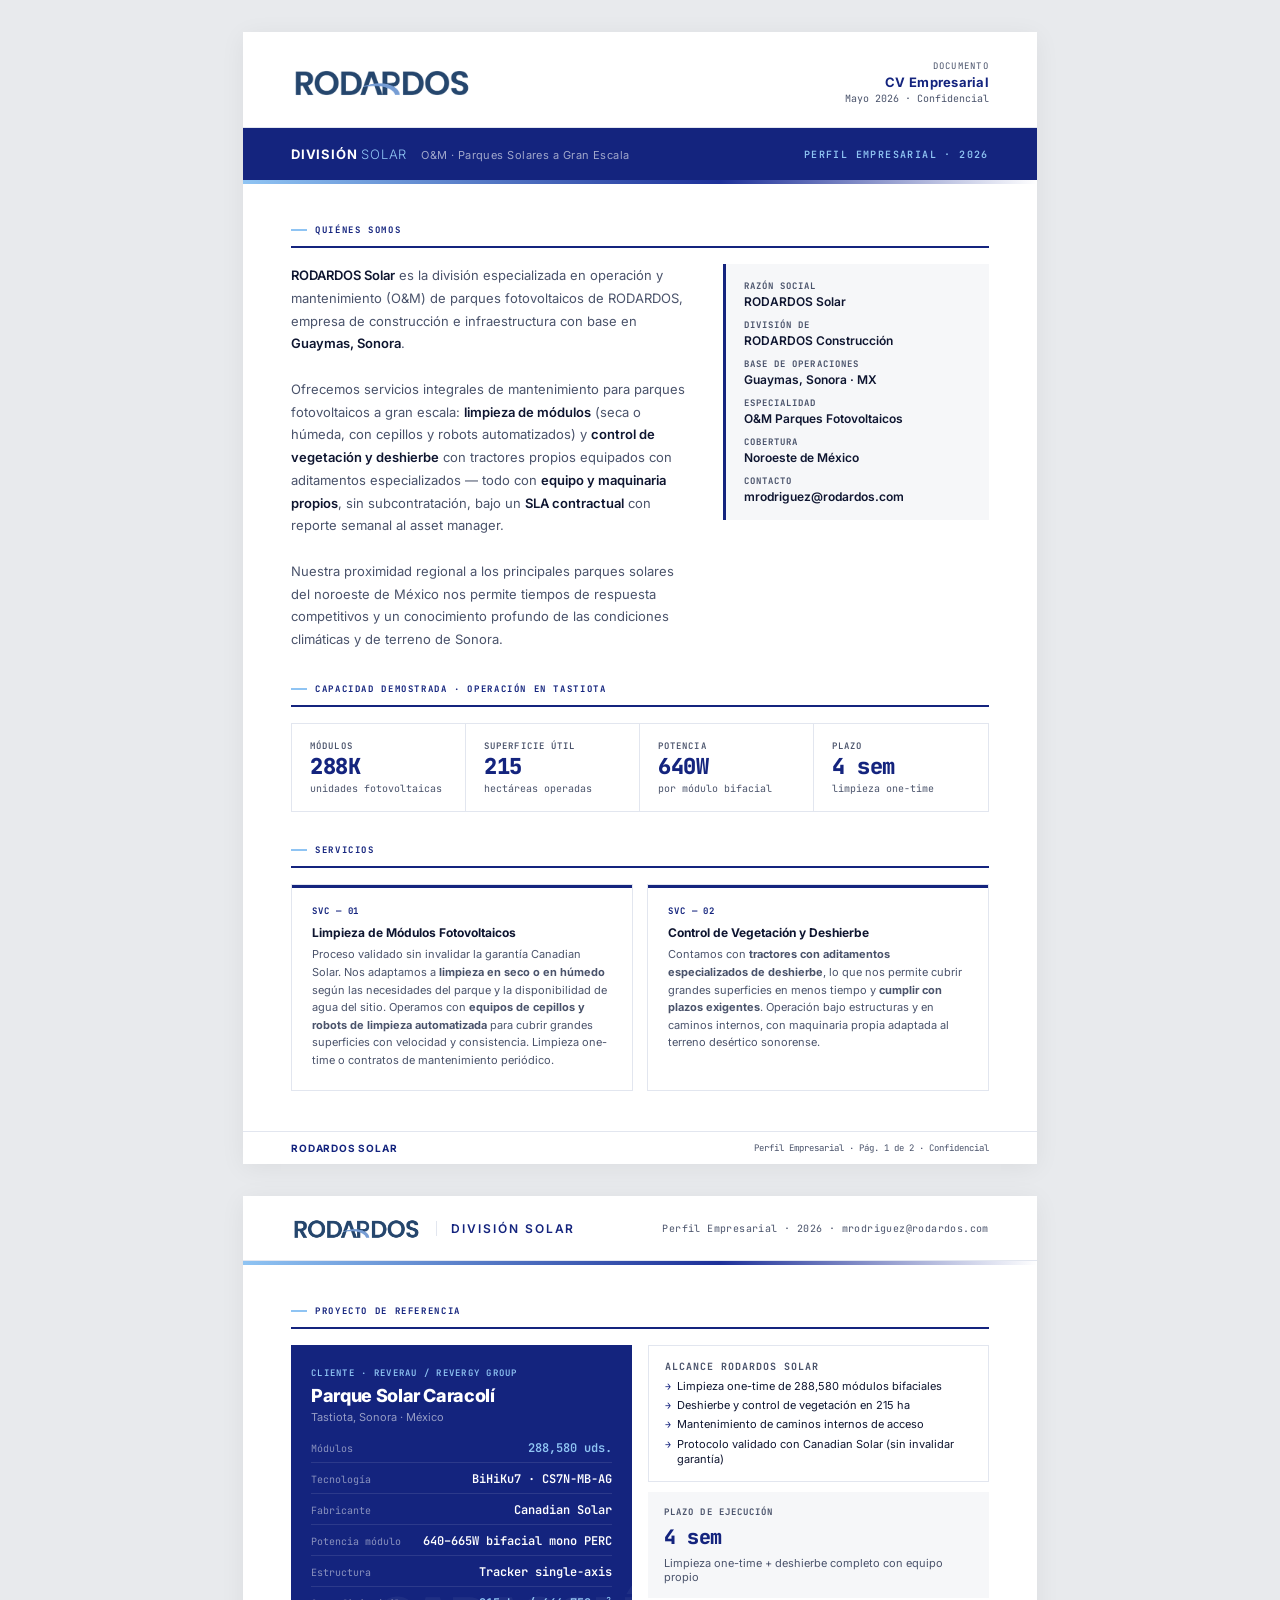
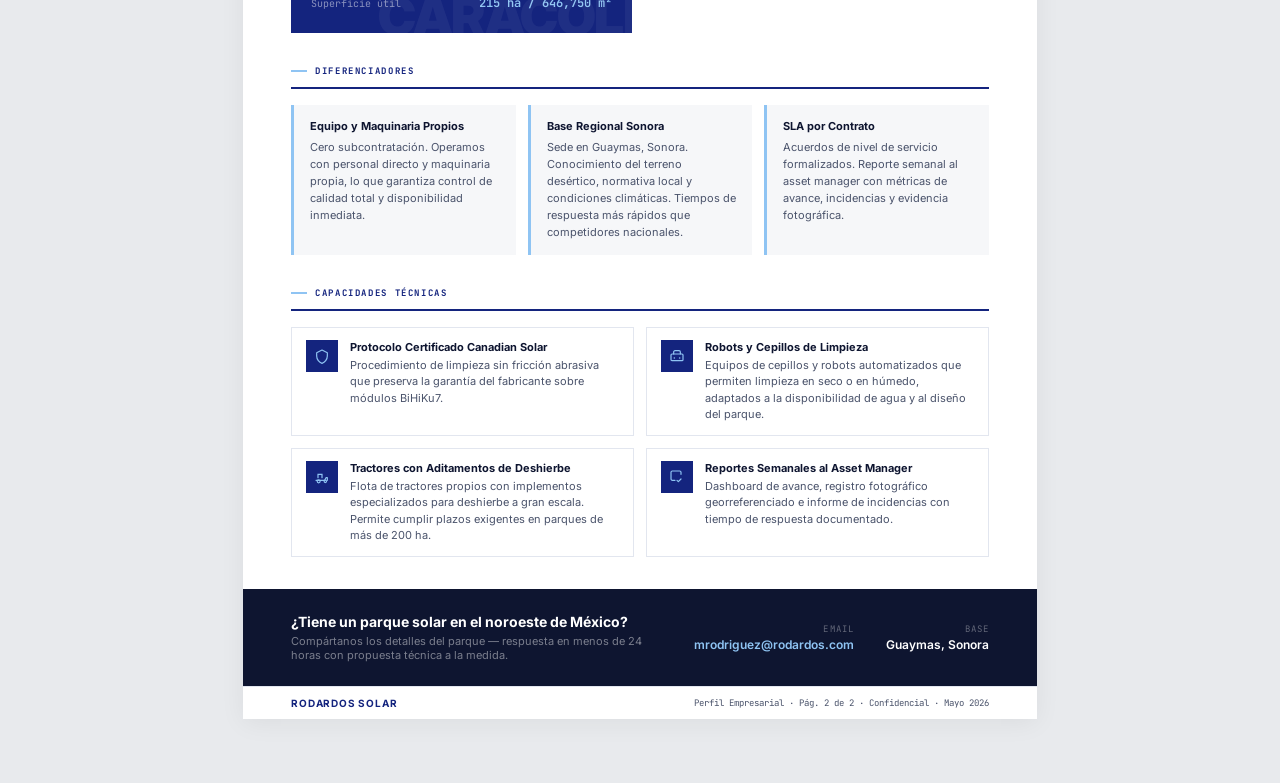
==== cv-empresarial.html @ ca499de1 "Agrega CV empresarial PDF + corrige inconsistencias en CLAUDE.md - cv-empresarial.html: documento de" ====
<!DOCTYPE html>
<html lang="es">
<head>
<meta charset="UTF-8"/>
<meta name="viewport" content="width=device-width, initial-scale=1.0"/>
<title>RODARDOS Solar — Perfil Empresarial</title>
<link rel="preconnect" href="https://fonts.googleapis.com"/>
<link rel="preconnect" href="https://fonts.gstatic.com" crossorigin/>
<link href="https://fonts.googleapis.com/css2?family=Inter:wght@300;400;500;600;700;800;900&family=JetBrains+Mono:wght@400;500;600&display=swap" rel="stylesheet"/>

<style>
/* ============ TOKENS ============ */
:root {
  --marino:      #14247E;
  --marino-deep: #0C1654;
  --marino-mid:  #1D3099;
  --cielo:       #8FC4F3;
  --cielo-soft:  #C9E1F8;
  --ink:         #0E1530;
  --ink-soft:    #4A536B;
  --paper:       #F6F7F9;
  --white:       #FFFFFF;
  --border:      #E2E6EF;
  --solar:       #F5B800;
  --font-sans:   'Inter', system-ui, sans-serif;
  --font-mono:   'JetBrains Mono', ui-monospace, monospace;
}

* { box-sizing: border-box; margin: 0; padding: 0; }
html, body { font-family: var(--font-sans); color: var(--ink); -webkit-font-smoothing: antialiased; }
img { display: block; max-width: 100%; }

/* ============ PAGE LAYOUT ============ */
body {
  background: #E8EAED;
  padding: 32px;
}

.page {
  width: 210mm;
  background: var(--white);
  margin: 0 auto 32px;
  position: relative;
  display: flex;
  flex-direction: column;
  box-shadow: 0 4px 24px rgba(0,0,0,0.06);
}

@media screen {
  .page { min-height: 297mm; }
}

.page + .page {
  page-break-before: always;
  break-before: page;
}

/* ============ HEADER ============ */
.page-header {
  display: flex;
  flex-direction: column;
}

.header-logo-strip {
  background: var(--white);
  padding: 28px 48px 22px;
  display: flex;
  align-items: center;
  justify-content: space-between;
  gap: 24px;
  border-bottom: 1px solid var(--border);
}

.header-logo-strip img.logo-wordmark {
  height: 36px;
  width: auto;
  display: block;
}

.header-logo-strip .doc-meta {
  text-align: right;
}

.header-logo-strip .doc-meta-label {
  font-size: 9px;
  letter-spacing: 0.14em;
  text-transform: uppercase;
  color: var(--ink-soft);
  font-family: var(--font-mono);
  margin-bottom: 2px;
}

.header-logo-strip .doc-meta-title {
  font-size: 13px;
  font-weight: 700;
  color: var(--marino);
  letter-spacing: 0.02em;
}

.header-logo-strip .doc-meta-date {
  font-size: 10px;
  color: var(--ink-soft);
  margin-top: 2px;
  font-family: var(--font-mono);
}

.header-marino-strip {
  background: var(--marino);
  padding: 18px 48px;
  color: var(--white);
  display: flex;
  align-items: center;
  justify-content: space-between;
  gap: 32px;
}

.header-tagline {
  font-size: 10px;
  letter-spacing: 0.14em;
  text-transform: uppercase;
  color: var(--cielo);
  font-weight: 600;
  font-family: var(--font-mono);
}

.header-division {
  font-size: 13px;
  font-weight: 700;
  letter-spacing: 0.06em;
  text-transform: uppercase;
  color: var(--white);
}

.header-division span {
  color: var(--cielo);
  font-weight: 300;
}

.header-sub {
  font-size: 11px;
  color: rgba(255,255,255,0.6);
  font-weight: 400;
  letter-spacing: 0.04em;
}

/* ============ ACCENT BAR ============ */
.accent-bar {
  height: 4px;
  background: linear-gradient(90deg, var(--cielo) 0%, var(--marino-mid) 60%, transparent 100%);
}

/* ============ BODY ============ */
.page-body {
  flex: 1;
  padding: 40px 48px;
  display: flex;
  flex-direction: column;
  gap: 32px;
}

/* ============ SECTION ============ */
.section {}

.section-label {
  font-size: 9px;
  letter-spacing: 0.18em;
  text-transform: uppercase;
  font-weight: 700;
  color: var(--marino);
  font-family: var(--font-mono);
  padding-bottom: 10px;
  border-bottom: 2px solid var(--marino);
  margin-bottom: 16px;
  display: flex;
  align-items: center;
  gap: 8px;
}

.section-label::before {
  content: '';
  display: block;
  width: 16px;
  height: 2px;
  background: var(--cielo);
}

/* ============ ABOUT ============ */
.about-grid {
  display: grid;
  grid-template-columns: 1.5fr 1fr;
  gap: 32px;
  align-items: start;
}

.about-text {
  font-size: 13px;
  line-height: 1.75;
  color: var(--ink-soft);
}

.about-text strong {
  color: var(--ink);
  font-weight: 600;
}

.about-meta {
  background: var(--paper);
  border-left: 3px solid var(--marino);
  padding: 16px 18px;
  display: flex;
  flex-direction: column;
  gap: 10px;
}

.meta-item {}

.meta-key {
  font-size: 9px;
  letter-spacing: 0.12em;
  text-transform: uppercase;
  font-weight: 700;
  color: var(--ink-soft);
  font-family: var(--font-mono);
  margin-bottom: 2px;
}

.meta-val {
  font-size: 12px;
  font-weight: 600;
  color: var(--ink);
}

/* ============ SERVICES ============ */
.services-grid {
  display: grid;
  grid-template-columns: repeat(2, 1fr);
  gap: 14px;
}

.service-card {
  border: 1px solid var(--border);
  padding: 20px 20px;
  position: relative;
}

.service-card::before {
  content: '';
  position: absolute;
  top: 0; left: 0; right: 0;
  height: 3px;
  background: var(--marino);
}

.service-num {
  font-size: 9px;
  letter-spacing: 0.1em;
  font-weight: 700;
  color: var(--marino);
  font-family: var(--font-mono);
  margin-bottom: 8px;
}

.service-title {
  font-size: 12px;
  font-weight: 700;
  color: var(--ink);
  margin-bottom: 6px;
  line-height: 1.3;
}

.service-desc {
  font-size: 11px;
  color: var(--ink-soft);
  line-height: 1.6;
}

/* ============ PROYECTO ============ */
.project-grid {
  display: grid;
  grid-template-columns: 1fr 1fr;
  gap: 16px;
}

.project-main {
  background: var(--marino);
  color: var(--white);
  padding: 22px 20px;
  position: relative;
  overflow: hidden;
}

.project-main::after {
  content: 'CARACOLÍ';
  position: absolute;
  bottom: -10px;
  right: -4px;
  font-size: 52px;
  font-weight: 900;
  letter-spacing: -0.03em;
  color: rgba(255,255,255,0.05);
  line-height: 1;
  pointer-events: none;
}

.project-client {
  font-size: 9px;
  letter-spacing: 0.14em;
  text-transform: uppercase;
  color: var(--cielo);
  font-family: var(--font-mono);
  font-weight: 600;
  margin-bottom: 6px;
}

.project-name {
  font-size: 18px;
  font-weight: 800;
  letter-spacing: -0.02em;
  margin-bottom: 4px;
}

.project-loc {
  font-size: 11px;
  color: rgba(255,255,255,0.55);
  margin-bottom: 16px;
}

.project-stats {
  display: flex;
  flex-direction: column;
  gap: 8px;
}

.pstat {
  display: flex;
  justify-content: space-between;
  align-items: baseline;
  border-bottom: 1px solid rgba(255,255,255,0.1);
  padding-bottom: 6px;
}

.pstat:last-child { border-bottom: none; padding-bottom: 0; }

.pstat-label {
  font-size: 10px;
  color: rgba(255,255,255,0.5);
  font-family: var(--font-mono);
}

.pstat-val {
  font-size: 12px;
  font-weight: 600;
  font-family: var(--font-mono);
  color: var(--white);
}

.pstat-val.accent { color: var(--cielo); }

.project-side {
  display: flex;
  flex-direction: column;
  gap: 10px;
}

.scope-card {
  border: 1px solid var(--border);
  padding: 14px 16px;
}

.scope-title {
  font-size: 10px;
  font-weight: 700;
  text-transform: uppercase;
  letter-spacing: 0.1em;
  color: var(--ink-soft);
  font-family: var(--font-mono);
  margin-bottom: 6px;
}

.scope-items {
  list-style: none;
  display: flex;
  flex-direction: column;
  gap: 4px;
}

.scope-items li {
  font-size: 11px;
  color: var(--ink);
  display: flex;
  align-items: flex-start;
  gap: 6px;
  line-height: 1.4;
}

.scope-items li::before {
  content: '→';
  color: var(--marino);
  font-size: 10px;
  flex-shrink: 0;
  margin-top: 1px;
  font-family: var(--font-mono);
}

.delivery-card {
  background: var(--paper);
  padding: 14px 16px;
  display: flex;
  flex-direction: column;
  gap: 6px;
}

.delivery-label {
  font-size: 9px;
  text-transform: uppercase;
  letter-spacing: 0.12em;
  color: var(--ink-soft);
  font-weight: 700;
  font-family: var(--font-mono);
}

.delivery-val {
  font-size: 20px;
  font-weight: 800;
  color: var(--marino);
  letter-spacing: -0.02em;
  font-family: var(--font-mono);
}

.delivery-sub {
  font-size: 11px;
  color: var(--ink-soft);
}

/* ============ DIFERENCIADORES ============ */
.diff-grid {
  display: grid;
  grid-template-columns: repeat(3, 1fr);
  gap: 12px;
}

.diff-item {
  display: flex;
  flex-direction: column;
  gap: 6px;
  padding: 14px 16px;
  background: var(--paper);
  border-left: 3px solid var(--cielo);
}

.diff-title {
  font-size: 11px;
  font-weight: 700;
  color: var(--ink);
}

.diff-desc {
  font-size: 11px;
  color: var(--ink-soft);
  line-height: 1.55;
}

/* ============ CAPACIDADES ============ */
.cap-grid {
  display: grid;
  grid-template-columns: repeat(2, 1fr);
  gap: 12px;
}

.cap-item {
  display: flex;
  align-items: flex-start;
  gap: 12px;
  padding: 12px 14px;
  border: 1px solid var(--border);
}

.cap-icon {
  width: 32px;
  height: 32px;
  background: var(--marino);
  flex-shrink: 0;
  display: flex;
  align-items: center;
  justify-content: center;
}

.cap-icon svg { display: block; }

.cap-content {}

.cap-title {
  font-size: 11px;
  font-weight: 700;
  color: var(--ink);
  margin-bottom: 3px;
}

.cap-desc {
  font-size: 11px;
  color: var(--ink-soft);
  line-height: 1.5;
}

/* ============ CONTACT ============ */
.contact-bar {
  background: var(--ink);
  margin: 0 -48px -40px;
  padding: 24px 48px;
  display: grid;
  grid-template-columns: 1fr auto;
  align-items: center;
  gap: 32px;
}

.contact-left {}

.contact-headline {
  font-size: 14px;
  font-weight: 700;
  color: var(--white);
  margin-bottom: 4px;
}

.contact-sub {
  font-size: 11px;
  color: rgba(255,255,255,0.45);
}

.contact-items {
  display: flex;
  gap: 32px;
  align-items: center;
}

.contact-item {
  display: flex;
  flex-direction: column;
  gap: 2px;
  text-align: right;
}

.contact-item-label {
  font-size: 9px;
  letter-spacing: 0.12em;
  text-transform: uppercase;
  color: rgba(255,255,255,0.35);
  font-family: var(--font-mono);
}

.contact-item-val {
  font-size: 12px;
  font-weight: 600;
  color: var(--white);
}

.contact-item-val.highlight {
  color: var(--cielo);
}

/* ============ PAGE FOOTER ============ */
.page-footer {
  padding: 10px 48px;
  display: flex;
  justify-content: space-between;
  align-items: center;
  border-top: 1px solid var(--border);
}

.footer-brand {
  font-size: 10px;
  font-weight: 700;
  letter-spacing: 0.08em;
  color: var(--marino);
  text-transform: uppercase;
}

.footer-note {
  font-size: 9px;
  color: var(--ink-soft);
  font-family: var(--font-mono);
}

/* ============ KPI ROW ============ */
.kpi-row {
  display: grid;
  grid-template-columns: repeat(4, 1fr);
  gap: 0;
  border: 1px solid var(--border);
}

.kpi-cell {
  padding: 16px 18px;
  border-right: 1px solid var(--border);
  display: flex;
  flex-direction: column;
  gap: 4px;
}

.kpi-cell:last-child { border-right: none; }

.kpi-label {
  font-size: 9px;
  letter-spacing: 0.12em;
  text-transform: uppercase;
  color: var(--ink-soft);
  font-weight: 600;
  font-family: var(--font-mono);
}

.kpi-val {
  font-size: 22px;
  font-weight: 900;
  color: var(--marino);
  letter-spacing: -0.02em;
  font-family: var(--font-mono);
  line-height: 1;
}

.kpi-unit {
  font-size: 10px;
  color: var(--ink-soft);
  font-family: var(--font-mono);
}

/* ============ PRINT ============ */
@media print {
  html, body { background: none; padding: 0; margin: 0; }
  .page {
    margin: 0;
    width: 210mm;
    height: 297mm;
    overflow: hidden;
    box-shadow: none;
    page-break-inside: avoid;
    break-inside: avoid;
  }
  .page + .page {
    page-break-before: always;
    break-before: page;
  }
}

@page {
  size: A4;
  margin: 0;
}
</style>
</head>
<body>

<!-- ===================== PAGE 1 ===================== -->
<div class="page">

  <!-- HEADER -->
  <div class="page-header">
    <div class="header-logo-strip">
      <img class="logo-wordmark" src="assets/logo-rodardos-marino.png" alt="RODARDOS"/>
      <div class="doc-meta">
        <div class="doc-meta-label">Documento</div>
        <div class="doc-meta-title">CV Empresarial</div>
        <div class="doc-meta-date">Mayo 2026 · Confidencial</div>
      </div>
    </div>
    <div class="header-marino-strip">
      <div style="display:flex; align-items:baseline; gap:14px;">
        <div class="header-division">División <span>Solar</span></div>
        <div class="header-sub">O&amp;M · Parques Solares a Gran Escala</div>
      </div>
      <div class="header-tagline">Perfil Empresarial · 2026</div>
    </div>
  </div>
  <div class="accent-bar"></div>

  <!-- BODY -->
  <div class="page-body">

    <!-- QUIÉNES SOMOS -->
    <div class="section">
      <div class="section-label">Quiénes Somos</div>
      <div class="about-grid">
        <div class="about-text">
          <p><strong>RODARDOS Solar</strong> es la división especializada en operación y mantenimiento (O&amp;M) de parques fotovoltaicos de RODARDOS, empresa de construcción e infraestructura con base en <strong>Guaymas, Sonora</strong>.</p>
          <br/>
          <p>Ofrecemos servicios integrales de mantenimiento para parques fotovoltaicos a gran escala: <strong>limpieza de módulos</strong> (seca o húmeda, con cepillos y robots automatizados) y <strong>control de vegetación y deshierbe</strong> con tractores propios equipados con aditamentos especializados — todo con <strong>equipo y maquinaria propios</strong>, sin subcontratación, bajo un <strong>SLA contractual</strong> con reporte semanal al asset manager.</p>
          <br/>
          <p>Nuestra proximidad regional a los principales parques solares del noroeste de México nos permite tiempos de respuesta competitivos y un conocimiento profundo de las condiciones climáticas y de terreno de Sonora.</p>
        </div>
        <div class="about-meta">
          <div class="meta-item">
            <div class="meta-key">Razón Social</div>
            <div class="meta-val">RODARDOS Solar</div>
          </div>
          <div class="meta-item">
            <div class="meta-key">División de</div>
            <div class="meta-val">RODARDOS Construcción</div>
          </div>
          <div class="meta-item">
            <div class="meta-key">Base de Operaciones</div>
            <div class="meta-val">Guaymas, Sonora · MX</div>
          </div>
          <div class="meta-item">
            <div class="meta-key">Especialidad</div>
            <div class="meta-val">O&amp;M Parques Fotovoltaicos</div>
          </div>
          <div class="meta-item">
            <div class="meta-key">Cobertura</div>
            <div class="meta-val">Noroeste de México</div>
          </div>
          <div class="meta-item">
            <div class="meta-key">Contacto</div>
            <div class="meta-val">mrodriguez@rodardos.com</div>
          </div>
        </div>
      </div>
    </div>

    <!-- KPIs -->
    <div class="section">
      <div class="section-label">Capacidad Demostrada · Operación en Tastiota</div>
      <div class="kpi-row">
        <div class="kpi-cell">
          <div class="kpi-label">Módulos</div>
          <div class="kpi-val">288K</div>
          <div class="kpi-unit">unidades fotovoltaicas</div>
        </div>
        <div class="kpi-cell">
          <div class="kpi-label">Superficie Útil</div>
          <div class="kpi-val">215</div>
          <div class="kpi-unit">hectáreas operadas</div>
        </div>
        <div class="kpi-cell">
          <div class="kpi-label">Potencia</div>
          <div class="kpi-val">640W</div>
          <div class="kpi-unit">por módulo bifacial</div>
        </div>
        <div class="kpi-cell">
          <div class="kpi-label">Plazo</div>
          <div class="kpi-val">4 sem</div>
          <div class="kpi-unit">limpieza one-time</div>
        </div>
      </div>
    </div>

    <!-- SERVICIOS -->
    <div class="section">
      <div class="section-label">Servicios</div>
      <div class="services-grid">
        <div class="service-card">
          <div class="service-num">SVC — 01</div>
          <div class="service-title">Limpieza de Módulos Fotovoltaicos</div>
          <div class="service-desc">Proceso validado sin invalidar la garantía Canadian Solar. Nos adaptamos a <strong>limpieza en seco o en húmedo</strong> según las necesidades del parque y la disponibilidad de agua del sitio. Operamos con <strong>equipos de cepillos y robots de limpieza automatizada</strong> para cubrir grandes superficies con velocidad y consistencia. Limpieza one-time o contratos de mantenimiento periódico.</div>
        </div>
        <div class="service-card">
          <div class="service-num">SVC — 02</div>
          <div class="service-title">Control de Vegetación y Deshierbe</div>
          <div class="service-desc">Contamos con <strong>tractores con aditamentos especializados de deshierbe</strong>, lo que nos permite cubrir grandes superficies en menos tiempo y <strong>cumplir con plazos exigentes</strong>. Operación bajo estructuras y en caminos internos, con maquinaria propia adaptada al terreno desértico sonorense.</div>
        </div>
      </div>
    </div>

  </div><!-- /page-body -->

  <div class="page-footer">
    <div class="footer-brand">RODARDOS Solar</div>
    <div class="footer-note">Perfil Empresarial · Pág. 1 de 2 · Confidencial</div>
  </div>
</div><!-- /page 1 -->


<!-- ===================== PAGE 2 ===================== -->
<div class="page">

  <div class="page-header">
    <div class="header-logo-strip" style="padding: 20px 48px 18px;">
      <div style="display:flex; align-items:center; gap:14px;">
        <img class="logo-wordmark" src="assets/logo-rodardos-marino.png" alt="RODARDOS" style="height:26px;"/>
        <span style="font-size:12px; font-weight:600; color:var(--marino); letter-spacing:0.16em; text-transform:uppercase; padding-left:14px; border-left:1px solid var(--border);">División Solar</span>
      </div>
      <div style="font-size:10px; color:var(--ink-soft); font-family:var(--font-mono); letter-spacing:0.04em;">Perfil Empresarial · 2026 · mrodriguez@rodardos.com</div>
    </div>
  </div>
  <div class="accent-bar"></div>

  <div class="page-body">

    <!-- PROYECTO REFERENCIA -->
    <div class="section">
      <div class="section-label">Proyecto de Referencia</div>
      <div class="project-grid">
        <div class="project-main">
          <div class="project-client">Cliente · Reverau / Revergy Group</div>
          <div class="project-name">Parque Solar Caracolí</div>
          <div class="project-loc">Tastiota, Sonora · México</div>
          <div class="project-stats">
            <div class="pstat">
              <span class="pstat-label">Módulos</span>
              <span class="pstat-val accent">288,580 uds.</span>
            </div>
            <div class="pstat">
              <span class="pstat-label">Tecnología</span>
              <span class="pstat-val">BiHiKu7 · CS7N-MB-AG</span>
            </div>
            <div class="pstat">
              <span class="pstat-label">Fabricante</span>
              <span class="pstat-val">Canadian Solar</span>
            </div>
            <div class="pstat">
              <span class="pstat-label">Potencia módulo</span>
              <span class="pstat-val">640–665W bifacial mono PERC</span>
            </div>
            <div class="pstat">
              <span class="pstat-label">Estructura</span>
              <span class="pstat-val">Tracker single-axis</span>
            </div>
            <div class="pstat">
              <span class="pstat-label">Superficie útil</span>
              <span class="pstat-val accent">215 ha / 646,750 m²</span>
            </div>
          </div>
        </div>
        <div class="project-side">
          <div class="scope-card">
            <div class="scope-title">Alcance RODARDOS Solar</div>
            <ul class="scope-items">
              <li>Limpieza one-time de 288,580 módulos bifaciales</li>
              <li>Deshierbe y control de vegetación en 215 ha</li>
              <li>Mantenimiento de caminos internos de acceso</li>
              <li>Protocolo validado con Canadian Solar (sin invalidar garantía)</li>
            </ul>
          </div>
          <div class="delivery-card">
            <div class="delivery-label">Plazo de Ejecución</div>
            <div class="delivery-val">4 sem</div>
            <div class="delivery-sub">Limpieza one-time + deshierbe completo con equipo propio</div>
          </div>
        </div>
      </div>
    </div>

    <!-- DIFERENCIADORES -->
    <div class="section">
      <div class="section-label">Diferenciadores</div>
      <div class="diff-grid">
        <div class="diff-item">
          <div class="diff-title">Equipo y Maquinaria Propios</div>
          <div class="diff-desc">Cero subcontratación. Operamos con personal directo y maquinaria propia, lo que garantiza control de calidad total y disponibilidad inmediata.</div>
        </div>
        <div class="diff-item">
          <div class="diff-title">Base Regional Sonora</div>
          <div class="diff-desc">Sede en Guaymas, Sonora. Conocimiento del terreno desértico, normativa local y condiciones climáticas. Tiempos de respuesta más rápidos que competidores nacionales.</div>
        </div>
        <div class="diff-item">
          <div class="diff-title">SLA por Contrato</div>
          <div class="diff-desc">Acuerdos de nivel de servicio formalizados. Reporte semanal al asset manager con métricas de avance, incidencias y evidencia fotográfica.</div>
        </div>
      </div>
    </div>

    <!-- CAPACIDADES TÉCNICAS -->
    <div class="section">
      <div class="section-label">Capacidades Técnicas</div>
      <div class="cap-grid">
        <div class="cap-item">
          <div class="cap-icon">
            <svg width="16" height="16" fill="none" viewBox="0 0 24 24">
              <path d="M12 3L4 7v5c0 5 3.8 9.7 8 11 4.2-1.3 8-6 8-11V7l-8-4z" stroke="#8FC4F3" stroke-width="1.8" stroke-linejoin="round"/>
            </svg>
          </div>
          <div class="cap-content">
            <div class="cap-title">Protocolo Certificado Canadian Solar</div>
            <div class="cap-desc">Procedimiento de limpieza sin fricción abrasiva que preserva la garantía del fabricante sobre módulos BiHiKu7.</div>
          </div>
        </div>
        <div class="cap-item">
          <div class="cap-icon">
            <svg width="16" height="16" fill="none" viewBox="0 0 24 24">
              <rect x="3" y="9" width="18" height="10" rx="1.5" stroke="#8FC4F3" stroke-width="1.8"/>
              <path d="M7 9V6a2 2 0 012-2h6a2 2 0 012 2v3" stroke="#8FC4F3" stroke-width="1.8" stroke-linecap="round"/>
              <circle cx="8" cy="15" r="1.2" fill="#8FC4F3"/>
              <circle cx="16" cy="15" r="1.2" fill="#8FC4F3"/>
            </svg>
          </div>
          <div class="cap-content">
            <div class="cap-title">Robots y Cepillos de Limpieza</div>
            <div class="cap-desc">Equipos de cepillos y robots automatizados que permiten limpieza en seco o en húmedo, adaptados a la disponibilidad de agua y al diseño del parque.</div>
          </div>
        </div>
        <div class="cap-item">
          <div class="cap-icon">
            <svg width="16" height="16" fill="none" viewBox="0 0 24 24">
              <path d="M3 17h13l2-4h2v4" stroke="#8FC4F3" stroke-width="1.8" stroke-linecap="round" stroke-linejoin="round"/>
              <circle cx="7" cy="18.5" r="2.2" stroke="#8FC4F3" stroke-width="1.8"/>
              <circle cx="17" cy="18.5" r="1.8" stroke="#8FC4F3" stroke-width="1.8"/>
              <path d="M6 13V8h6v5" stroke="#8FC4F3" stroke-width="1.8" stroke-linecap="round"/>
            </svg>
          </div>
          <div class="cap-content">
            <div class="cap-title">Tractores con Aditamentos de Deshierbe</div>
            <div class="cap-desc">Flota de tractores propios con implementos especializados para deshierbe a gran escala. Permite cumplir plazos exigentes en parques de más de 200 ha.</div>
          </div>
        </div>
        <div class="cap-item">
          <div class="cap-icon">
            <svg width="16" height="16" fill="none" viewBox="0 0 24 24">
              <path d="M9 17H5a2 2 0 01-2-2V5a2 2 0 012-2h11a2 2 0 012 2v3" stroke="#8FC4F3" stroke-width="1.8" stroke-linecap="round"/>
              <path d="M12 17l2 2 4-4" stroke="#8FC4F3" stroke-width="1.8" stroke-linecap="round" stroke-linejoin="round"/>
            </svg>
          </div>
          <div class="cap-content">
            <div class="cap-title">Reportes Semanales al Asset Manager</div>
            <div class="cap-desc">Dashboard de avance, registro fotográfico georreferenciado e informe de incidencias con tiempo de respuesta documentado.</div>
          </div>
        </div>
      </div>
    </div>

    <!-- CONTACTO -->
    <div class="contact-bar">
      <div class="contact-left">
        <div class="contact-headline">¿Tiene un parque solar en el noroeste de México?</div>
        <div class="contact-sub">Compártanos los detalles del parque — respuesta en menos de 24 horas con propuesta técnica a la medida.</div>
      </div>
      <div class="contact-items">
        <div class="contact-item">
          <div class="contact-item-label">Email</div>
          <div class="contact-item-val highlight">mrodriguez@rodardos.com</div>
        </div>
        <div class="contact-item">
          <div class="contact-item-label">Base</div>
          <div class="contact-item-val">Guaymas, Sonora</div>
        </div>
      </div>
    </div>

  </div><!-- /page-body -->

  <div class="page-footer">
    <div class="footer-brand">RODARDOS Solar</div>
    <div class="footer-note">Perfil Empresarial · Pág. 2 de 2 · Confidencial · Mayo 2026</div>
  </div>
</div><!-- /page 2 -->

</body>
</html>
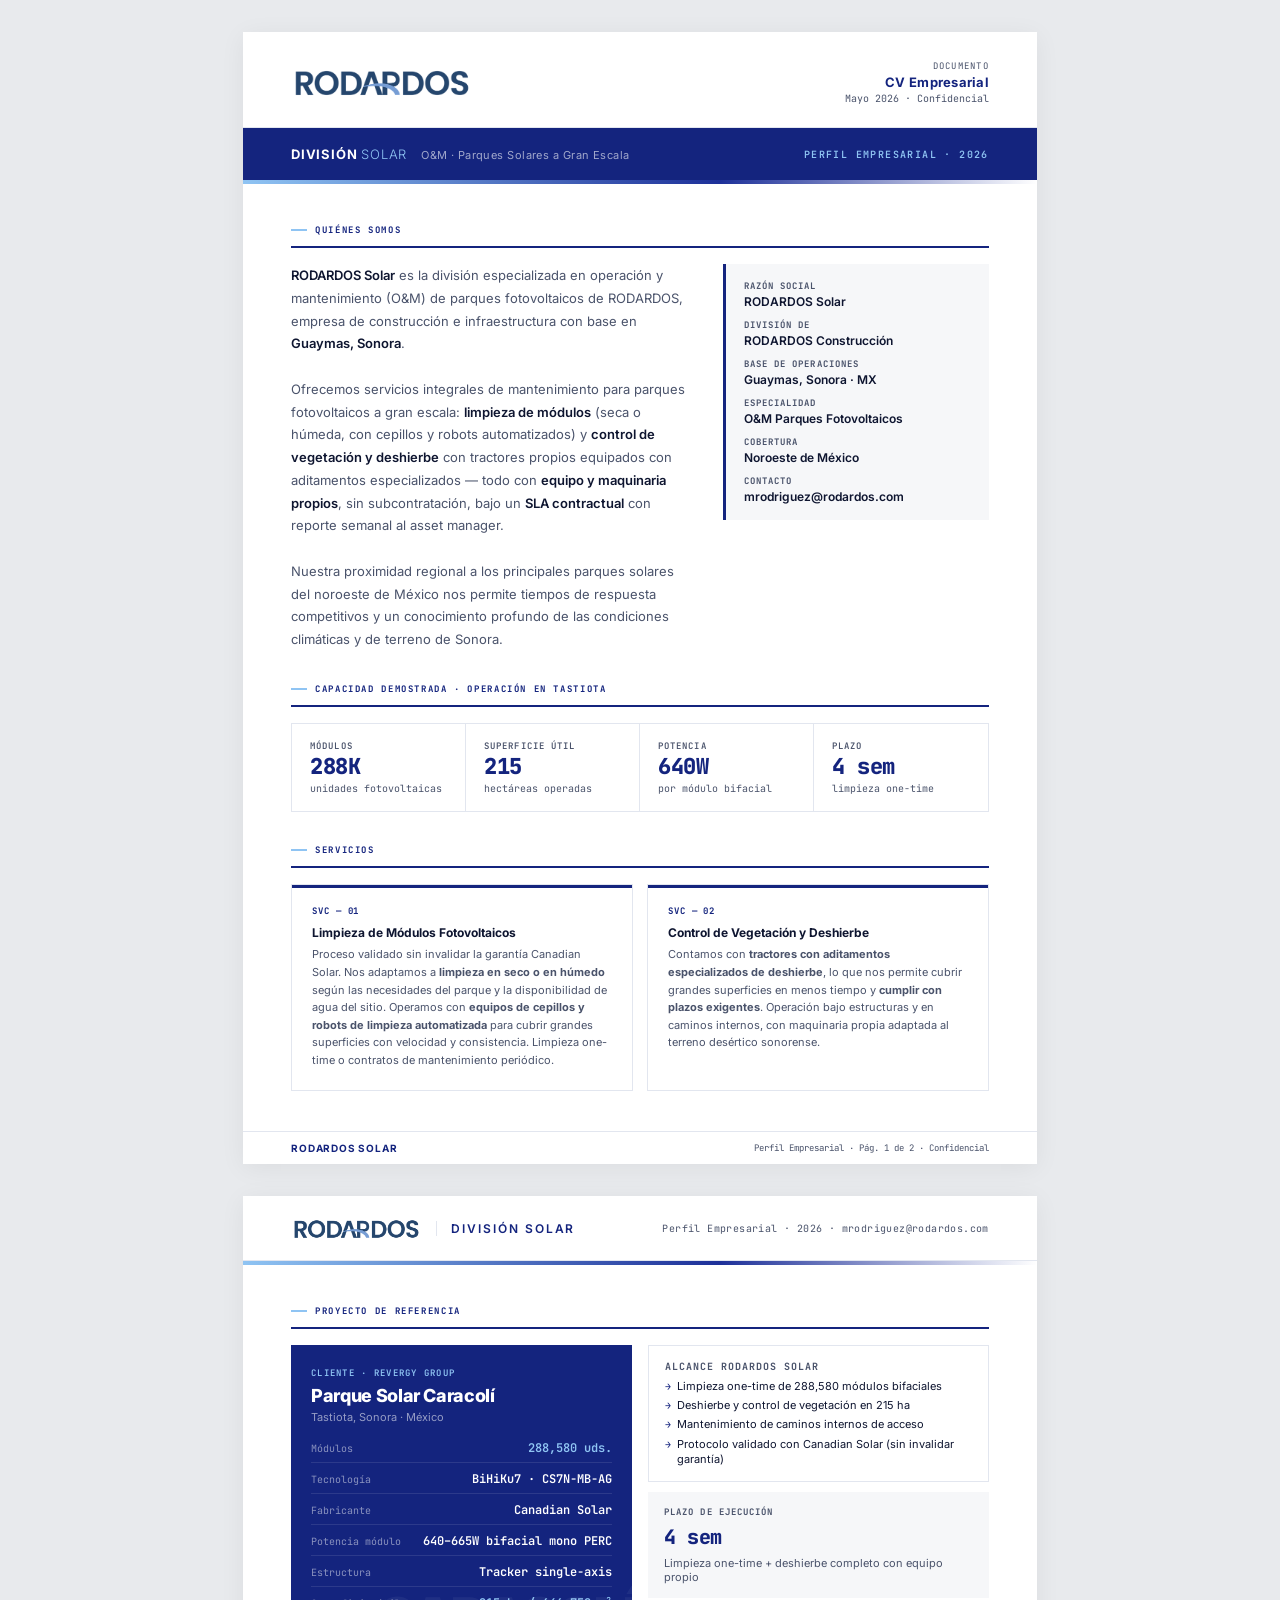
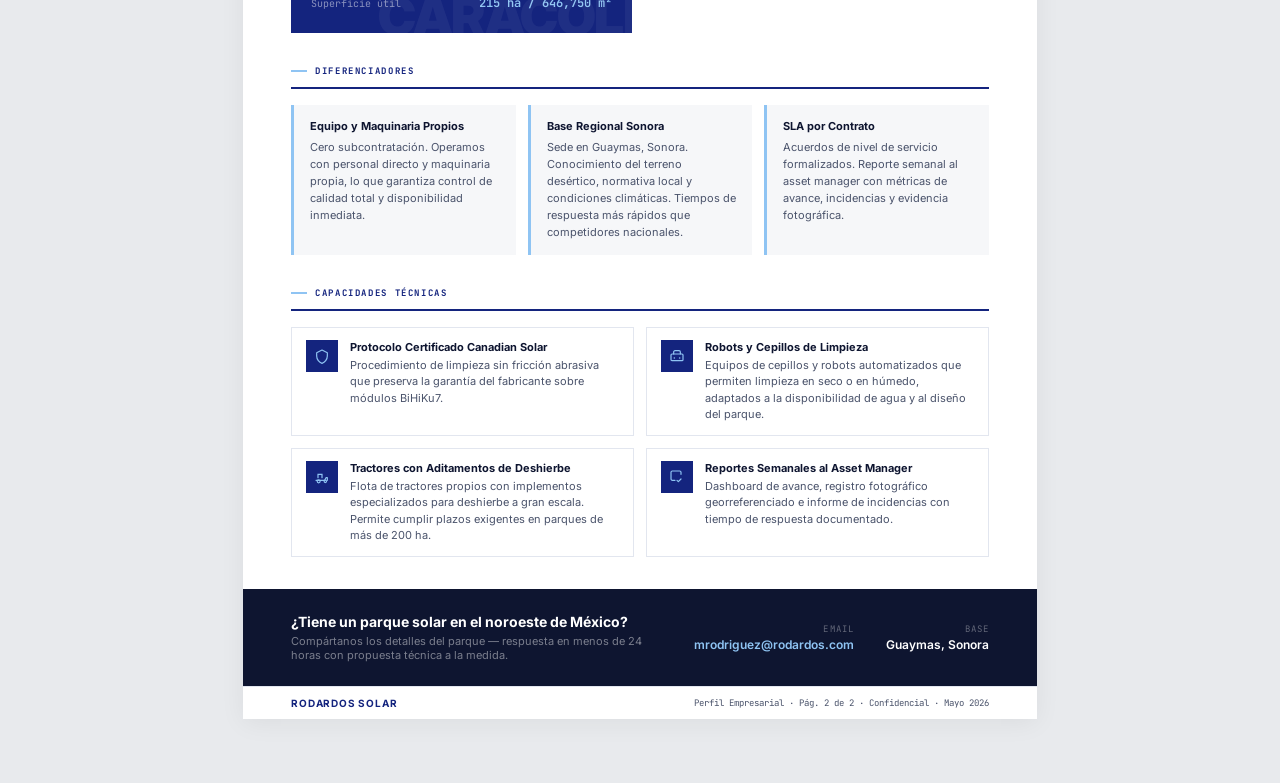
==== commit a2baa322: "Mobile responsive mejorado + corrige nombre cliente a Revergy Group - CSS movil: botones CTA apilado" ====
--- a/cv-empresarial.html
+++ b/cv-empresarial.html
@@ -789,7 +789,7 @@
       <div class="section-label">Proyecto de Referencia</div>
       <div class="project-grid">
         <div class="project-main">
-          <div class="project-client">Cliente · Reverau / Revergy Group</div>
+          <div class="project-client">Cliente · Revergy Group</div>
           <div class="project-name">Parque Solar Caracolí</div>
           <div class="project-loc">Tastiota, Sonora · México</div>
           <div class="project-stats">
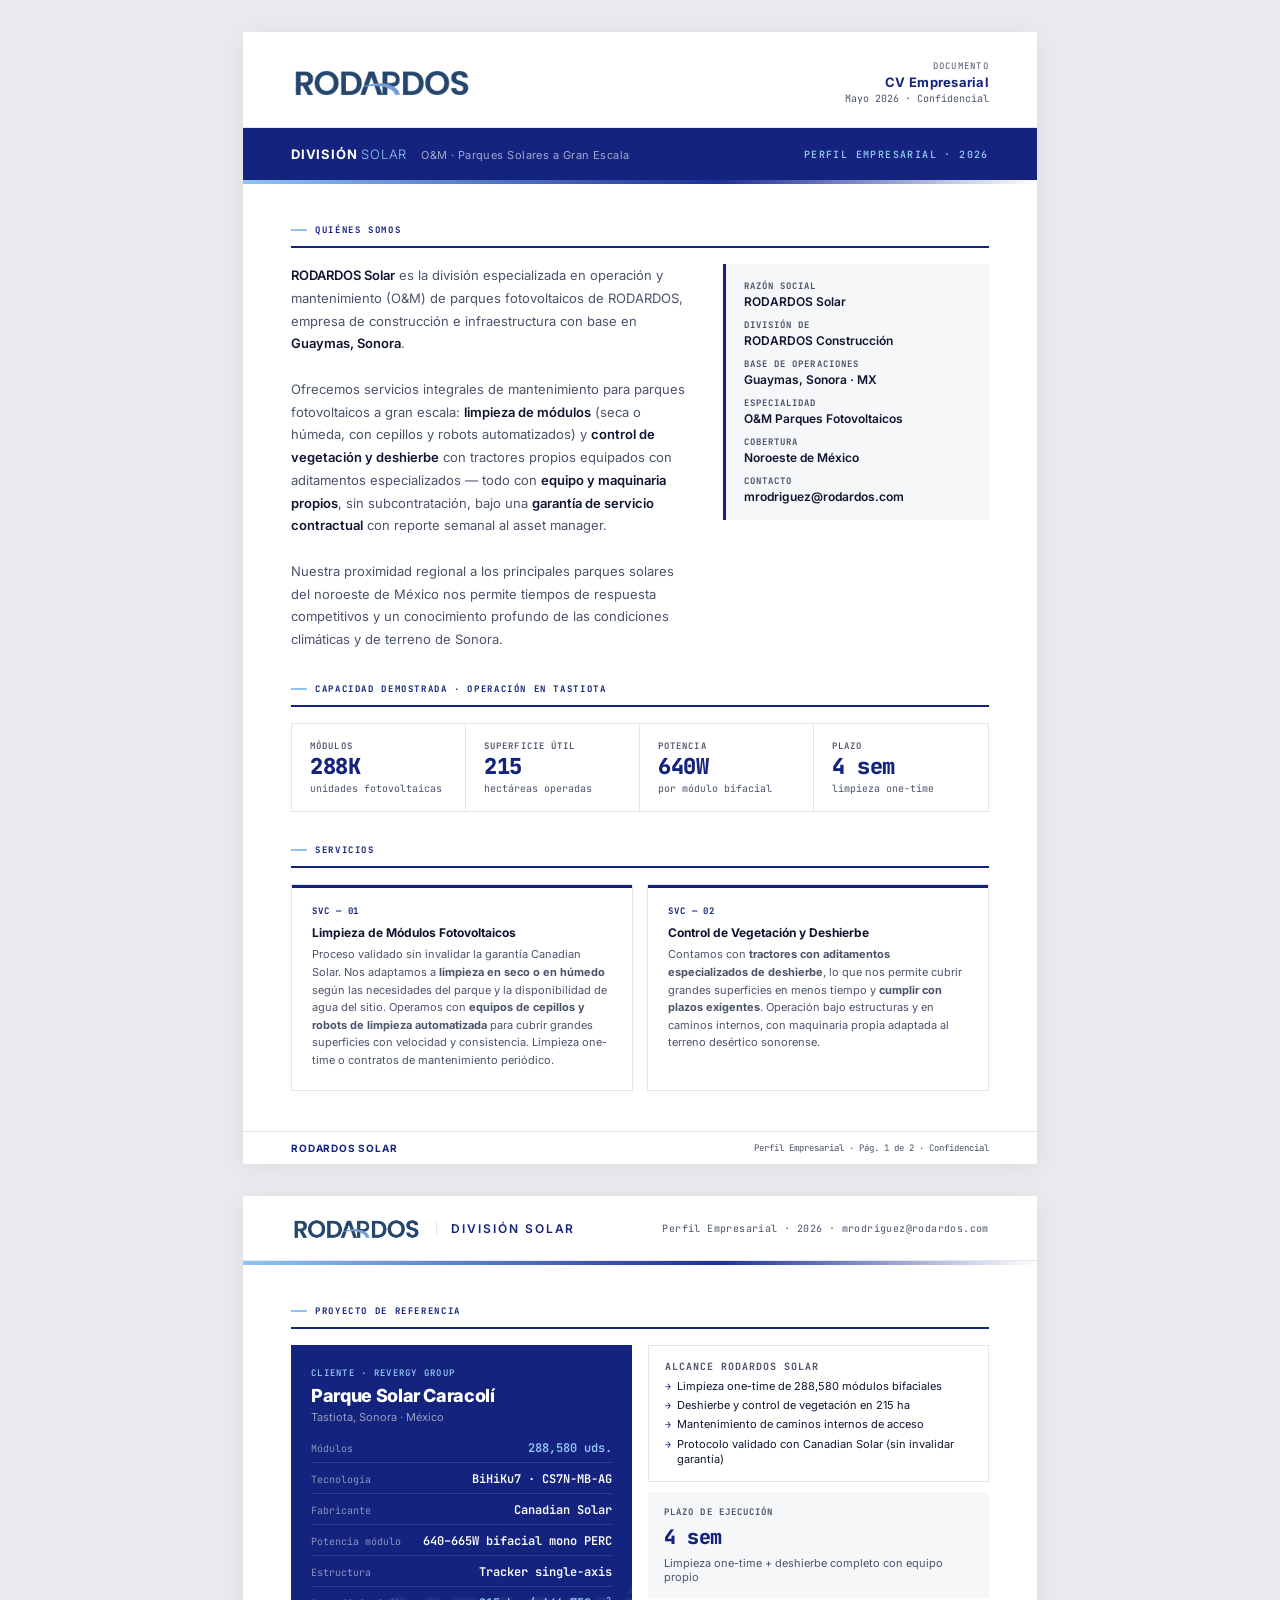
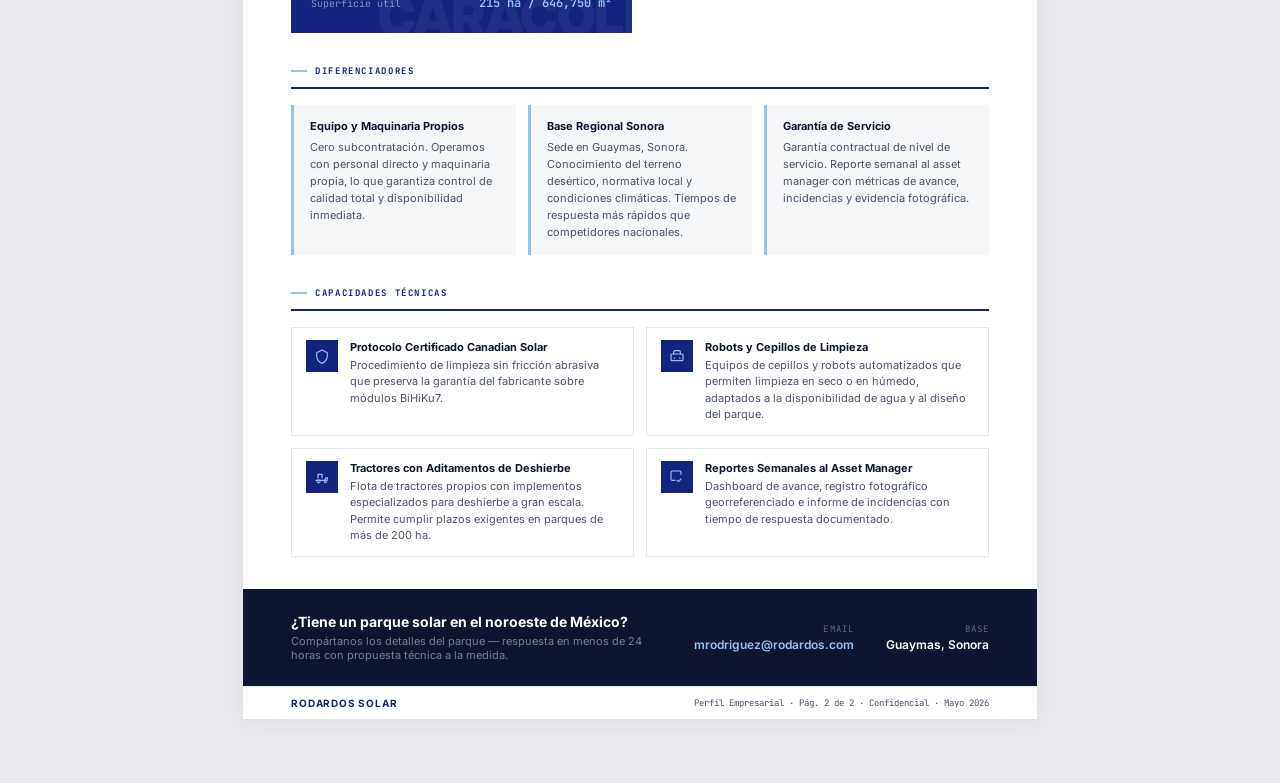
==== commit 8dd32ff3: "CV empresarial: SLA → Garantía de Servicio Co-Authored-By: Claude Sonnet 4.6 <noreply@anthropic.com>" ====
--- a/cv-empresarial.html
+++ b/cv-empresarial.html
@@ -682,7 +682,7 @@
         <div class="about-text">
           <p><strong>RODARDOS Solar</strong> es la división especializada en operación y mantenimiento (O&amp;M) de parques fotovoltaicos de RODARDOS, empresa de construcción e infraestructura con base en <strong>Guaymas, Sonora</strong>.</p>
           <br/>
-          <p>Ofrecemos servicios integrales de mantenimiento para parques fotovoltaicos a gran escala: <strong>limpieza de módulos</strong> (seca o húmeda, con cepillos y robots automatizados) y <strong>control de vegetación y deshierbe</strong> con tractores propios equipados con aditamentos especializados — todo con <strong>equipo y maquinaria propios</strong>, sin subcontratación, bajo un <strong>SLA contractual</strong> con reporte semanal al asset manager.</p>
+          <p>Ofrecemos servicios integrales de mantenimiento para parques fotovoltaicos a gran escala: <strong>limpieza de módulos</strong> (seca o húmeda, con cepillos y robots automatizados) y <strong>control de vegetación y deshierbe</strong> con tractores propios equipados con aditamentos especializados — todo con <strong>equipo y maquinaria propios</strong>, sin subcontratación, bajo una <strong>garantía de servicio contractual</strong> con reporte semanal al asset manager.</p>
           <br/>
           <p>Nuestra proximidad regional a los principales parques solares del noroeste de México nos permite tiempos de respuesta competitivos y un conocimiento profundo de las condiciones climáticas y de terreno de Sonora.</p>
         </div>
@@ -851,8 +851,8 @@
           <div class="diff-desc">Sede en Guaymas, Sonora. Conocimiento del terreno desértico, normativa local y condiciones climáticas. Tiempos de respuesta más rápidos que competidores nacionales.</div>
         </div>
         <div class="diff-item">
-          <div class="diff-title">SLA por Contrato</div>
-          <div class="diff-desc">Acuerdos de nivel de servicio formalizados. Reporte semanal al asset manager con métricas de avance, incidencias y evidencia fotográfica.</div>
+          <div class="diff-title">Garantía de Servicio</div>
+          <div class="diff-desc">Garantía contractual de nivel de servicio. Reporte semanal al asset manager con métricas de avance, incidencias y evidencia fotográfica.</div>
         </div>
       </div>
     </div>
